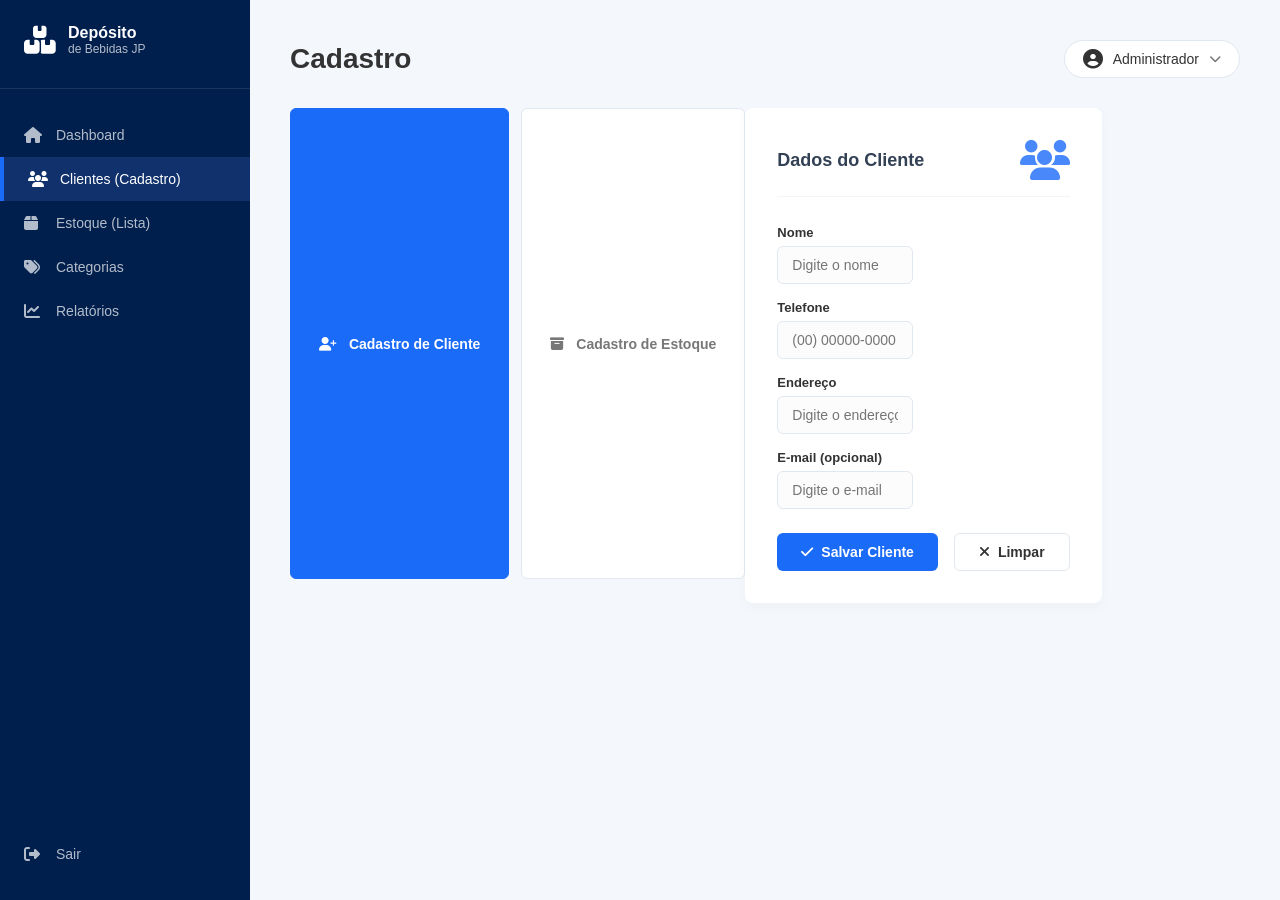
==== estoque/index.html @ bbbb2ea0 "atualizando o login e senha" ====
<!DOCTYPE html>
<html lang="pt-BR">
<head>
    <meta charset="UTF-8">
    <meta name="viewport" content="width=device-width, initial-scale=1.0">
    <title>Painel - Depósito de Bebidas JP</title>
    <link rel="stylesheet" href="style.css">
    
    
    <link rel="stylesheet" href="https://cdnjs.cloudflare.com/ajax/libs/font-awesome/6.4.0/css/all.min.css">
</head>
<body>
    
    <div id="main-system-container" class="dashboard-container active-view">
        
        <aside class="sidebar">
            <div class="brand">
                <i class="fa-solid fa-boxes-stacked brand-icon"></i>
                <div class="brand-text">
                    <h3>Depósito</h3>
                    <p>de Bebidas JP</p>
                </div>
            </div>
            
            <nav class="sidebar-menu">
                <a class="menu-item" onclick="navigate('dashboard')"><i class="fa-solid fa-house"></i> Dashboard</a>
                <a id="menu-clientes" class="menu-item active" onclick="navigate('clientes')"><i class="fa-solid fa-users"></i> Clientes (Cadastro)</a>
                <a id="menu-estoque" class="menu-item" onclick="navigate('estoque')"><i class="fa-solid fa-box"></i> Estoque (Lista)</a>
                <a class="menu-item" onclick="navigate('categorias')"><i class="fa-solid fa-tags"></i> Categorias</a>
                <a class="menu-item" onclick="navigate('relatorios')"><i class="fa-solid fa-chart-line"></i> Relatórios</a>
                <a class="menu-item logout" onclick="handleLogout()"><i class="fa-solid fa-right-from-bracket"></i> Sair</a>
            </nav>
        </aside>

        <main class="main-content">
            
            <header class="main-header">
                <h1 id="page-title">Cadastro</h1>
                <div class="user-dropdown">
                    <i class="fa-solid fa-circle-user user-icon"></i>
                    <span>Administrador</span>
                    <i class="fa-solid fa-chevron-down dropdown-arrow"></i>
                </div>
            </header>

            <div id="view-cadastro" class="app-view active-view">
                <div class="tab-navigation">
                    <button id="tab-btn-cliente" class="tab-btn active" onclick="switchFormTab('cliente')">
                        <i class="fa-solid fa-user-plus"></i> Cadastro de Cliente
                    </button>
                    <button id="tab-btn-estoque" class="tab-btn" onclick="switchFormTab('estoque')">
                        <i class="fa-solid fa-box-archive"></i> Cadastro de Estoque
                    </button>
                </div>

                <div class="forms-card">
                    <section id="section-form-cliente" class="form-section active">
                        <div class="section-header">
                            <h2>Dados do Cliente</h2>
                            <i class="fa-solid fa-users section-illustration"></i>
                        </div>
                        <form onsubmit="handleFormAction(event, 'Cliente')">
                            <div class="input-box half-width">
                                <label>Nome</label>
                                <input type="text" placeholder="Digite o nome" required>
                            </div>
                            <div class="input-box half-width">
                                <label>Telefone</label>
                                <input type="text" id="phone-field" placeholder="(00) 00000-0000" required>
                            </div>
                            <div class="input-box half-width">
                                <label>Endereço</label>
                                <input type="text" placeholder="Digite o endereço" required>
                            </div>
                            <div class="input-box half-width">
                                <label>E-mail (opcional)</label>
                                <input type="email" placeholder="Digite o e-mail">
                            </div>
                            <div class="form-actions">
                                <button type="submit" class="btn btn-primary"><i class="fa-solid fa-check"></i> Salvar Cliente</button>
                                <button type="reset" class="btn btn-secondary"><i class="fa-solid fa-xmark"></i> Limpar</button>
                            </div>
                        </form>
                    </section>

                    <section id="section-form-estoque" class="form-section">
                        <div class="section-header">
                            <h2>Dados do Produto (Estoque)</h2>
                            <i class="fa-solid fa-box-open section-illustration"></i>
                        </div>
                        <form onsubmit="handleFormAction(event, 'Produto')">
                            <div class="form-grid">
                                <div class="input-box">
                                    <label>Nome do produto</label>
                                    <input type="text" placeholder="Digite o nome do produto" required>
                                </div>
                                <div class="input-box">
                                    <label>Categoria</label>
                                    <select required>
                                        <option value="" disabled selected>Selecione a categoria</option>
                                        <option value="Alcoólica">Alcoólica</option>
                                        <option value="Bebida Gaseificada">Bebida Gaseificada</option>
                                        <option value="Sem Álcool">Sem Álcool</option>
                                        <option value="Bebida Infantil">Bebida Infantil</option>
                                        <option value="Outros">Outros</option>
                                    </select>
                                </div>
                                <div class="input-box">
                                    <label>Marca</label>
                                    <input type="text" placeholder="Digite a marca" required>
                                </div>
                                <div class="input-box">
                                    <label>Preço unitário (R$)</label>
                                    <input type="number" step="0.01" placeholder="0,00" required>
                                </div>
                                <div class="input-box">
                                    <label>Quantidade atual</label>
                                    <input type="number" value="0" min="0" required>
                                </div>
                                <div class="input-box">
                                    <label>Estoque mínimo</label>
                                    <input type="number" value="0" min="0" required>
                                </div>
                            </div>
                            <div class="form-actions">
                                <button type="submit" class="btn btn-primary"><i class="fa-solid fa-floppy-disk"></i> Salvar Produto</button>
                                <button type="reset" class="btn btn-secondary"><i class="fa-solid fa-xmark"></i> Limpar</button>
                            </div>
                        </form>
                    </section>
                </div>
            </div>

            <div id="view-estoque-lista" class="app-view">
                <div class="toolbar">
                    <div class="filter-group">
                        <label>Filtro (Categoria)</label>
                        <select id="category-filter">
                            <option value="Todas">Todas</option>
                            <option value="Alcoólica">Alcoólica</option>
                            <option value="Bebida Gaseificada">Bebida Gaseificada</option>
                            <option value="Sem Álcool">Sem Álcool</option>
                            <option value="Bebida Infantil">Bebida Infantil</option>
                            <option value="Outros">Outros</option>
                        </select>
                    </div>

                    <div class="search-bar-container">
                        <i class="fa-solid fa-magnifying-glass"></i>
                        <input type="text" class="search-input" placeholder="Pesquisar produto...">
                    </div>

                    <button class="btn btn-success" onclick="goToAddProduct()"><i class="fa-solid fa-plus"></i> Novo Produto</button>
                </div>

                <div class="table-container">
                    <table class="stock-table">
                        <thead>
                            <tr>
                                <th>Nome do produto</th>
                                <th>Status do Estoque</th>
                                <th>Categoria</th>
                                <th>Preço Unitário (R$)</th>
                                <th>Preço Total (R$)</th>
                                <th>Marca</th>
                                <th>Estoque Atual</th>
                                <th style="color: #df2121;">Saída</th>
                                <th style="color: var(--status-green-text);">Entrada</th>
                                <th>Ações</th>
                            </tr>
                        </thead>
                        <tbody>
                            <tr>
                                <td><div class="product-cell"><span class="emoji-icon">🍺</span> Cerveja Skol 600ml</div></td>
                                <td><span class="status-badge status-in-stock">Em estoque</span></td>
                                <td><div class="category-cell">🍺 Alcoólica</div></td>
                                <td>6,00</td>
                                <td>600,00</td>
                                <td>Skol</td>
                                <td><span class="text-qty-green">100 un.</span></td>
                                <td class="text-out">20</td>
                                <td class="text-in">30</td>
                                <td>
                                    <div class="action-buttons">
                                        <button class="btn-action btn-edit"><i class="fa-solid fa-pen"></i></button>
                                        <button class="btn-action btn-delete"><i class="fa-solid fa-trash"></i></button>
                                    </div>
                                </td>
                            </tr>
                            <tr>
                                <td><div class="product-cell"><span class="emoji-icon">🥤</span> Coca-Cola 2L</div></td>
                                <td><span class="status-badge status-in-stock">Em estoque</span></td>
                                <td><div class="category-cell">🥤 Bebida Gaseificada</div></td>
                                <td>7,50</td>
                                <td>450,00</td>
                                <td>Coca-Cola</td>
                                <td><span class="text-qty-green">60 un.</span></td>
                                <td class="text-out">15</td>
                                <td class="text-in">25</td>
                                <td>
                                    <div class="action-buttons">
                                        <button class="btn-action btn-edit"><i class="fa-solid fa-pen"></i></button>
                                        <button class="btn-action btn-delete"><i class="fa-solid fa-trash"></i></button>
                                    </div>
                                </td>
                            </tr>
                            <tr>
                                <td><div class="product-cell"><span class="emoji-icon">💧</span> Água Mineral 500ml</div></td>
                                <td><span class="status-badge status-low">Baixo estoque</span></td>
                                <td><div class="category-cell">💧 Sem Álcool</div></td>
                                <td>1,50</td>
                                <td>750,00</td>
                                <td>Crystal</td>
                                <td><span class="text-qty-orange">50 un.</span></td>
                                <td class="text-out">30</td>
                                <td class="text-in">10</td>
                                <td>
                                    <div class="action-buttons">
                                        <button class="btn-action btn-edit"><i class="fa-solid fa-pen"></i></button>
                                        <button class="btn-action btn-delete"><i class="fa-solid fa-trash"></i></button>
                                    </div>
                                </td>
                            </tr>
                            <tr>
                                <td><div class="product-cell"><span class="emoji-icon">🧃</span> Suco Del Valle 1L</div></td>
                                <td><span class="status-badge status-in-stock">Em estoque</span></td>
                                <td><div class="category-cell">🧃 Bebida Infantil</div></td>
                                <td>4,80</td>
                                <td>288,00</td>
                                <td>Del Valle</td>
                                <td><span class="text-qty-green">60 un.</span></td>
                                <td class="text-out">10</td>
                                <td class="text-in">20</td>
                                <td>
                                    <div class="action-buttons">
                                        <button class="btn-action btn-edit"><i class="fa-solid fa-pen"></i></button>
                                        <button class="btn-action btn-delete"><i class="fa-solid fa-trash"></i></button>
                                    </div>
                                </td>
                            </tr>
                            <tr>
                                <td><div class="product-cell"><span class="emoji-icon">🥃</span> Whisky Red Label 750ml</div></td>
                                <td><span class="status-badge status-critical">Estoque baixo</span></td>
                                <td><div class="category-cell">🥃 Outros</div></td>
                                <td>89,90</td>
                                <td>449,50</td>
                                <td>Johnnie Walker</td>
                                <td><span class="text-qty-red">5 un.</span></td>
                                <td class="text-out">3</td>
                                <td class="text-in">2</td>
                                <td>
                                    <div class="action-buttons">
                                        <button class="btn-action btn-edit"><i class="fa-solid fa-pen"></i></button>
                                        <button class="btn-action btn-delete"><i class="fa-solid fa-trash"></i></button>
                                    </div>
                                </td>
                            </tr>
                        </tbody>
                    </table>
                </div>

                <div class="table-footer">
                    <div class="total-items">Total de itens: 5</div>
                    <div class="summary-cards">
                        <div class="summary-card blue-card">
                            <p>Estoque Total (un.)</p>
                            <h2>275</h2>
                        </div>
                        <div class="summary-card green-card">
                            <p>Valor Total (R$)</p>
                            <h2>1.862,50</h2>
                        </div>
                    </div>
                </div>
            </div>

        </main>
    </div>

    <script src="script.js"></script>
</body>
</html>
---- estoque/style.css ----
/*   RESET E VARIÁVEIS GLOBAIS
    */
* {
    margin: 0;
    padding: 0;
    box-sizing: border-box;
    font-family: 'Segoe UI', Tahoma, Geneva, Verdana, sans-serif;
}

:root {
    --bg-light: #f4f7fc;
    --navy-blue: #001f4d;
    --navy-hover: #10316b;
    --accent-blue: #1b6bf9;
    --accent-hover: #0a51cc;
    --accent-green: #00a86b;
    --accent-green-hover: #00875a;
    --text-main: #333333;
    --text-secondary: #777777;
    --border-gray: #e2e8f0;
    
    /* Cores de Status */
    --status-green-bg: #e6f7ed;
    --status-green-text: #1f9254;
    --status-yellow-bg: #fff8e6;
    --status-yellow-text: #cd7f32;
    --status-red-bg: #ffebe6;
    --status-red-text: #df2121;
}

body {
    background-color: #a5c3f3; /* Fundo gradiente/sólido suave baseado no fundo da imagem */
    color: var(--text-main);
    height: 100vh;
    display: flex;
    overflow: hidden;
}

/* Visibilidade das Camadas (SPA) */
.app-view, .dashboard-container, .login-container {
    display: none;
}

.active-view {
    display: flex !important;
}

/* 
   ESTILOS: TELA 1 - LOGIN
    */
.login-container {
    width: 100vw;
    height: 100vh;
    justify-content: center;
    align-items: center;
    background: linear-gradient(135deg, #b0ccf6 0%, #83aee6 100%);
    position: absolute;
    top: 0;
    left: 0;
    z-index: 9999;
}

.login-box {
    background-color: #ffffff;
    width: 850px;
    height: 550px;
    border-radius: 20px;
    box-shadow: 0 10px 30px rgba(0, 0, 0, 0.1);
    display: flex;
    overflow: hidden;
}

.login-form-side {
    width: 50%;
    padding: 50px;
    display: flex;
    flex-direction: column;
    justify-content: center;
    align-items: center;
    text-align: center;
}

.login-logo {
    background-color: var(--accent-blue);
    color: white;
    width: 80px;
    height: 80px;
    border-radius: 16px;
    display: flex;
    justify-content: center;
    align-items: center;
    font-size: 36px;
    margin-bottom: 20px;
}

.login-form-side h2 {
    font-size: 24px;
    font-weight: 700;
    color: #111;
    margin-bottom: 4px;
}

.login-subtitle {
    font-size: 14px;
    color: var(--text-secondary);
    margin-bottom: 35px;
    font-weight: 500;
}

.login-form-side form {
    width: 100%;
}

.login-input-group {
    width: 100%;
    position: relative;
    margin-bottom: 16px;
}

.login-input-icon {
    position: absolute;
    left: 16px;
    top: 50%;
    transform: translateY(-50%);
    color: var(--navy-blue);
    font-size: 16px;
}

.login-input-group input {
    width: 100%;
    padding: 14px 16px 14px 48px;
    border: 1px solid var(--border-gray);
    border-radius: 10px;
    font-size: 15px;
    background-color: #fcfcfd;
    outline: none;
    transition: all 0.2s ease;
}

.login-input-group input:focus {
    border-color: var(--accent-blue);
    background-color: #ffffff;
    box-shadow: 0 0 0 3px rgba(27, 107, 249, 0.1);
}

.btn-login {
    width: 100%;
    padding: 14px;
    background-color: var(--accent-blue);
    color: white;
    border: none;
    border-radius: 10px;
    font-size: 16px;
    font-weight: 600;
    cursor: pointer;
    display: flex;
    justify-content: center;
    align-items: center;
    gap: 10px;
    margin-top: 24px;
    transition: background-color 0.2s;
}

.btn-login:hover {
    background-color: var(--accent-hover);
}

.forgot-password {
    margin-top: 20px;
    font-size: 13px;
    color: var(--accent-blue);
    text-decoration: underline;
    font-weight: 500;
}

/* Lado direito do Login com Imagem de Fundo */
.login-image-side {
    width: 50%;
    background-image: url('https://images.unsplash.com/photo-1560512823-829485b8bf24?q=80&w=600&auto=format&fit=crop');
    background-size: cover;
    background-position: center;
    position: relative;
}

.login-image-side::before {
    content: '';
    position: absolute;
    width: 100%;
    height: 100%;
    background: linear-gradient(to right, rgba(255,255,255,0.1), rgba(0,0,0,0.15));
}

/* 
   ESTILOS: SIDEBAR (BARRA LATERAL DO PAINEL)
   */
.dashboard-container {
    width: 100vw;
    height: 100vh;
    background-color: var(--bg-light);
}

.sidebar {
    width: 250px;
    background-color: var(--navy-blue);
    color: #ffffff;
    display: flex;
    flex-direction: column;
    padding: 24px 0;
    flex-shrink: 0;
}

.brand {
    display: flex;
    align-items: center;
    padding: 0 24px 32px 24px;
    border-bottom: 1px solid rgba(255, 255, 255, 0.1);
}

.brand-icon {
    font-size: 28px;
    margin-right: 12px;
}

.brand-text h3 {
    font-size: 16px;
    font-weight: 600;
}

.brand-text p {
    font-size: 12px;
    opacity: 0.7;
}

.sidebar-menu {
    display: flex;
    flex-direction: column;
    margin-top: 24px;
    flex-grow: 1;
}

.menu-item {
    display: flex;
    align-items: center;
    color: rgba(255, 255, 255, 0.7);
    text-decoration: none;
    padding: 14px 24px;
    font-size: 14px;
    transition: all 0.2s ease;
    cursor: pointer;
}

.menu-item i {
    margin-right: 14px;
    width: 18px;
    font-size: 16px;
}

.menu-item:hover, .menu-item.active {
    background-color: var(--navy-hover);
    color: #ffffff;
    border-left: 4px solid var(--accent-blue);
}

.logout {
    margin-top: auto;
}

/* 
   CONTEÚDO PRINCIPAL E PAINEL DE FORMULÁRIOS / TABELAS
   */
.main-content {
    flex-grow: 1;
    padding: 40px;
    overflow-y: auto;
}

.main-header {
    display: flex;
    justify-content: space-between;
    align-items: center;
    margin-bottom: 30px;
}

.main-header h1 {
    font-size: 28px;
    font-weight: 700;
}

.user-dropdown {
    display: flex;
    align-items: center;
    background-color: #ffffff;
    padding: 8px 18px;
    border-radius: 30px;
    border: 1px solid var(--border-gray);
}

.user-icon {
    font-size: 20px;
    color: var(--text-main);
    margin-right: 10px;
}

.user-dropdown span {
    font-size: 14px;
    font-weight: 500;
    margin-right: 10px;
}

.dropdown-arrow {
    font-size: 12px; 
    color: var(--text-secondary);
}

/* Navegação por Abas (Clientes / Estoque) */
.tab-navigation {
    display: flex;
    gap: 12px;
    margin-bottom: 24px;
}

.tab-btn {
    padding: 12px 28px;
    font-size: 14px;
    font-weight: 600;
    background-color: #ffffff;
    border: 1px solid var(--border-gray);
    border-radius: 6px;
    cursor: pointer;
    color: var(--text-secondary);
    transition: all 0.2s ease;
}

.tab-btn i {
    margin-right: 8px;
}

.tab-btn.active {
    background-color: var(--accent-blue);
    color: #ffffff;
    border-color: var(--accent-blue);
}

.forms-card {
    background-color: #ffffff;
    border-radius: 8px;
    padding: 32px;
    box-shadow: 0 4px 12px rgba(0, 0, 0, 0.03);
}

.form-section {
    display: none;
}

.form-section.active {
    display: block !important;
}

.section-header {
    display: flex;
    justify-content: space-between;
    align-items: center;
    margin-bottom: 28px;
    border-bottom: 1px solid #f1f5f9;
    padding-bottom: 16px;
}

.section-header h2 {
    font-size: 18px;
    color: #334155;
}

.section-illustration {
    font-size: 40px;
    color: var(--accent-blue);
    opacity: 0.8;
}

.form-grid {
    display: grid;
    grid-template-columns: 1fr 1fr;
    gap: 20px;
}

.input-box {
    display: flex;
    flex-direction: column;
    margin-bottom: 16px;
}

.input-box.half-width {
    width: 50%;
    padding-right: 10px;
}

label {
    font-size: 13px;
    font-weight: 600;
    margin-bottom: 6px;
}

input, select {
    padding: 10px 14px;
    font-size: 14px;
    border: 1px solid var(--border-gray);
    border-radius: 6px;
    outline: none;
    background-color: #fcfcfd;
}

input:focus, select:focus {
    border-color: var(--accent-blue);
    background-color: #ffffff;
}

.form-actions {
    display: flex;
    gap: 16px;
    margin-top: 24px;
}

/* Botões Globais */
.btn {
    padding: 10px 24px;
    font-size: 14px;
    font-weight: 600;
    border-radius: 6px;
    cursor: pointer;
    display: inline-flex;
    align-items: center;
    gap: 8px;
    border: none;
    transition: all 0.2s ease;
}

.btn-primary { background-color: var(--accent-blue); color: #ffffff; }
.btn-primary:hover { background-color: var(--accent-hover); }
.btn-secondary { background-color: transparent; color: var(--text-main); border: 1px solid var(--border-gray); }
.btn-secondary:hover { background-color: #f1f5f9; }
.btn-success { background-color: var(--accent-green); color: white; }
.btn-success:hover { background-color: var(--accent-green-hover); }

/* ==========================================================================
   ESTILOS: TABELA DE ESTOQUE (TELA 3)
   ========================================================================== */
.toolbar {
    display: flex;
    justify-content: space-between;
    align-items: center;
    background-color: #ffffff;
    padding: 16px 24px;
    border-radius: 8px;
    box-shadow: 0 4px 12px rgba(0, 0, 0, 0.03);
    margin-bottom: 20px;
    gap: 20px;
}

.filter-group {
    display: flex;
    flex-direction: column;
    min-width: 180px;
}

.filter-group label {
    font-size: 12px;
    color: var(--text-secondary);
    margin-bottom: 4px;
}

.search-bar-container {
    flex-grow: 1;
    position: relative;
    display: flex;
    align-items: center;
}

.search-bar-container i {
    position: absolute;
    left: 16px;
    color: var(--accent-blue);
}

.search-input {
    width: 100%;
    padding: 10px 16px 10px 45px;
    border-radius: 30px;
    border: 1px solid var(--border-gray);
    background-color: #fcfcfd;
}

/* Tabela */
.table-container {
    background-color: #ffffff;;
    border-radius: 8px;
    box-shadow: 0 4px 12px rgba(0, 0, 0, 0.03);
    overflow: hidden;
    margin-bottom: 20px;
}

.stock-table {
    width: 100%;
    border-collapse: collapse;
    text-align: left;
    font-size: 14px;
}

.stock-table th {
    background-color: #e6f0fa;
    color: #334155;
    font-weight: 600;
    padding: 14px 16px;
    border-bottom: 1px solid var(--border-gray);
}

.stock-table td {
    padding: 12px 16px;
    border-bottom: 1px solid #f1f5f9;
    vertical-align: middle;
}

.product-cell {
    display: flex;
    align-items: center;
    gap: 10px;
    font-weight: 500;
}

.emoji-icon { font-size: 20px; }
.category-cell { display: flex; align-items: center; gap: 8px; }

/* Status Badges */
.status-badge {
    display: inline-block;
    padding: 6px 12px;
    border-radius: 20px;
    font-size: 12px;
    font-weight: 600;
    text-align: center;
}

.status-in-stock { background-color: var(--status-green-bg); color: var(--status-green-text); }
.status-low { background-color: var(--status-yellow-bg); color: var(--status-yellow-text); }
.status-critical { background-color: var(--status-red-bg); color: var(--status-red-text); }

.text-qty-green { color: var(--status-green-text); font-weight: 600; }
.text-qty-orange { color: var(--status-yellow-text); font-weight: 600; }
.text-qty-red { color: var(--status-red-text); font-weight: 600; }
.text-out { color: #df2121; font-weight: 600; }
.text-in { color: var(--status-green-text); font-weight: 600; }

/* Ações na tabela */
.action-buttons {
    display: flex;
    gap: 8px;
}

.btn-action {
    padding: 6px 10px;
    border-radius: 4px;
    color: white;
    border: none;
    cursor: pointer;
    font-size: 12px;
}

.btn-edit { background-color: #1b6bf9; }
.btn-delete { background-color: #df2121; }

/* Rodapé */
.table-footer {
    display: flex;
    justify-content: space-between;
    align-items: center;
    margin-top: 15px;
}

.total-items { font-weight: 600; }
.summary-cards { display: flex; gap: 16px; }

.summary-card {
    padding: 12px 24px;
    border-radius: 8px;
    text-align: center;
    min-width: 160px;
    box-shadow: 0 2px 8px rgba(0,0,0,0.04);
}

.summary-card.blue-card { background-color: #e6f0fa; border: 1px solid #cbd5e1; }
.summary-card.green-card { background-color: #e6f7ed; border: 1px solid #bbf7d0; }

.summary-card p {
    font-size: 12px;
    font-weight: 600;
    color: #475569;
    margin-bottom: 4px;
}

.summary-card h2 {
    font-size: 22px;
    font-weight: 700;
    color: #1e293b;
}

/* Responsividade Básica */
@media (max-width: 1024px) {
    .form-grid, .input-box.half-width {
        grid-template-columns: 1fr;
        width: 100%;
    }
    .toolbar {
        flex-direction: column;
        align-items: stretch;
    }
}
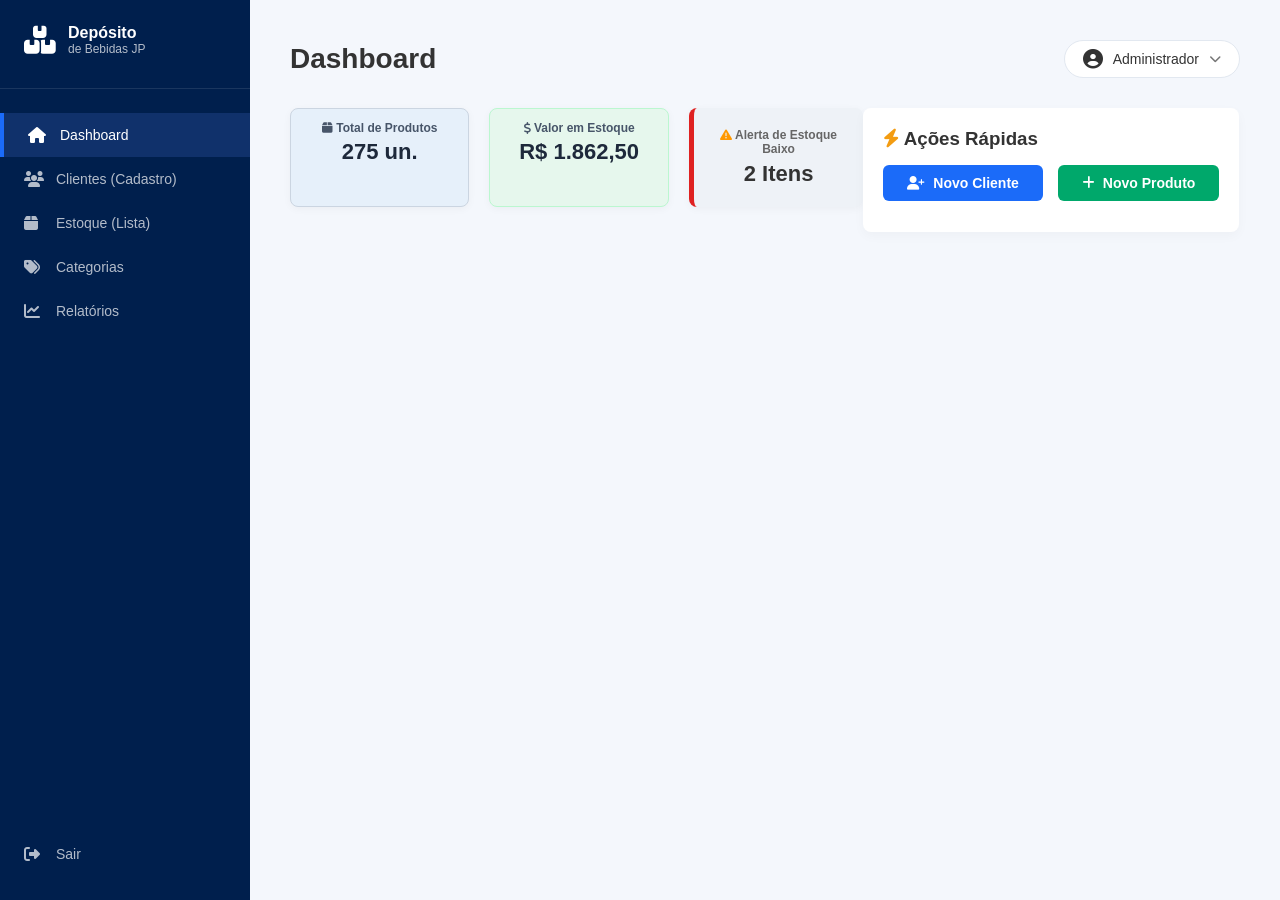
==== commit d59ccc76: "atualizando o index" ====
--- a/estoque/index.html
+++ b/estoque/index.html
@@ -5,8 +5,6 @@
     <meta name="viewport" content="width=device-width, initial-scale=1.0">
     <title>Painel - Depósito de Bebidas JP</title>
     <link rel="stylesheet" href="style.css">
-    
-    
     <link rel="stylesheet" href="https://cdnjs.cloudflare.com/ajax/libs/font-awesome/6.4.0/css/all.min.css">
 </head>
 <body>
@@ -24,10 +22,10 @@
             
             <nav class="sidebar-menu">
                 <a class="menu-item" onclick="navigate('dashboard')"><i class="fa-solid fa-house"></i> Dashboard</a>
-                <a id="menu-clientes" class="menu-item active" onclick="navigate('clientes')"><i class="fa-solid fa-users"></i> Clientes (Cadastro)</a>
+                <a id="menu-clientes" class="menu-item" onclick="navigate('clientes')"><i class="fa-solid fa-users"></i> Clientes (Cadastro)</a>
                 <a id="menu-estoque" class="menu-item" onclick="navigate('estoque')"><i class="fa-solid fa-box"></i> Estoque (Lista)</a>
-                <a class="menu-item" onclick="navigate('categorias')"><i class="fa-solid fa-tags"></i> Categorias</a>
-                <a class="menu-item" onclick="navigate('relatorios')"><i class="fa-solid fa-chart-line"></i> Relatórios</a>
+                <a id="menu-categorias" class="menu-item" onclick="navigate('categorias')"><i class="fa-solid fa-tags"></i> Categorias</a>
+                <a id="menu-relatorios" class="menu-item" onclick="navigate('relatorios')"><i class="fa-solid fa-chart-line"></i> Relatórios</a>
                 <a class="menu-item logout" onclick="handleLogout()"><i class="fa-solid fa-right-from-bracket"></i> Sair</a>
             </nav>
         </aside>
@@ -35,7 +33,7 @@
         <main class="main-content">
             
             <header class="main-header">
-                <h1 id="page-title">Cadastro</h1>
+                <h1 id="page-title">Dashboard</h1>
                 <div class="user-dropdown">
                     <i class="fa-solid fa-circle-user user-icon"></i>
                     <span>Administrador</span>
@@ -43,7 +41,32 @@
                 </div>
             </header>
 
-            <div id="view-cadastro" class="app-view active-view">
+            <div id="view-dashboard" class="app-view">
+                <div class="summary-cards" style="margin-bottom: 25px; display: flex; gap: 20px;">
+                    <div class="summary-card blue-card" style="flex: 1;">
+                        <p><i class="fa-solid fa-box"></i> Total de Produtos</p>
+                        <h2>0 un.</h2>
+                    </div>
+                    <div class="summary-card green-card" style="flex: 1;">
+                        <p><i class="fa-solid fa-dollar-sign"></i> Valor em Estoque</p>
+                        <h2>R$ 0,00</h2>
+                    </div>
+                    <div class="summary-card" style="flex: 1; background: #eef2f7; border-left: 5px solid #ff9800; padding: 20px; border-radius: 8px;">
+                        <p style="color: #666; margin: 0;"><i class="fa-solid fa-triangle-exclamation" style="color: #ff9800;"></i> Alerta de Estoque Baixo</p>
+                        <h2 style="margin: 5px 0 0 0; color: #333;">0 Itens</h2>
+                    </div>
+                </div>
+
+                <div class="forms-card" style="padding: 20px;">
+                    <h3><i class="fa-solid fa-bolt" style="color: #f39c12;"></i> Ações Rápidas</h3>
+                    <div style="display: flex; gap: 15px; margin-top: 15px;">
+                        <button class="btn btn-primary" onclick="navigate('clientes')"><i class="fa-solid fa-user-plus"></i> Novo Cliente</button>
+                        <button class="btn btn-success" onclick="goToAddProduct()"><i class="fa-solid fa-plus"></i> Novo Produto</button>
+                    </div>
+                </div>
+            </div>
+
+            <div id="view-cadastro" class="app-view">
                 <div class="tab-navigation">
                     <button id="tab-btn-cliente" class="tab-btn active" onclick="switchFormTab('cliente')">
                         <i class="fa-solid fa-user-plus"></i> Cadastro de Cliente
@@ -81,6 +104,25 @@
                                 <button type="reset" class="btn btn-secondary"><i class="fa-solid fa-xmark"></i> Limpar</button>
                             </div>
                         </form>
+
+                        <div class="lista-clientes-container" style="margin-top: 35px; border-top: 2px dashed #e2e8f0; padding-top: 20px;">
+                            <h3 style="margin-bottom: 15px; color: #334155;"><i class="fa-solid fa-address-book"></i> Clientes Cadastrados</h3>
+                            <div class="table-container" style="background: #fff; border-radius: 8px; box-shadow: 0 4px 6px -1px rgba(0,0,0,0.05); overflow-x: auto; width: 100%;">
+                                <table class="stock-table" id="tabela-clientes" style="width: 100%; border-collapse: collapse; text-align: left;">
+                                    <thead>
+                                        <tr style="background: #f8fafc; border-bottom: 2px solid #edf2f7;">
+                                            <th style="padding: 12px 16px; color: #475569; font-weight: 600;">Nome</th>
+                                            <th style="padding: 12px 16px; color: #475569; font-weight: 600;">Telefone</th>
+                                            <th style="padding: 12px 16px; color: #475569; font-weight: 600;">Endereço</th>
+                                            <th style="padding: 12px 16px; color: #475569; font-weight: 600;">E-mail</th>
+                                            <th style="padding: 12px 16px; color: #475569; font-weight: 600;">Ações</th>
+                                        </tr>
+                                    </thead>
+                                    <tbody>
+                                        </tbody>
+                                </table>
+                            </div>
+                        </div>
                     </section>
 
                     <section id="section-form-estoque" class="form-section">
@@ -97,13 +139,7 @@
                                 <div class="input-box">
                                     <label>Categoria</label>
                                     <select required>
-                                        <option value="" disabled selected>Selecione a categoria</option>
-                                        <option value="Alcoólica">Alcoólica</option>
-                                        <option value="Bebida Gaseificada">Bebida Gaseificada</option>
-                                        <option value="Sem Álcool">Sem Álcool</option>
-                                        <option value="Bebida Infantil">Bebida Infantil</option>
-                                        <option value="Outros">Outros</option>
-                                    </select>
+                                        </select>
                                 </div>
                                 <div class="input-box">
                                     <label>Marca</label>
@@ -132,144 +168,102 @@
             </div>
 
             <div id="view-estoque-lista" class="app-view">
-                <div class="toolbar">
-                    <div class="filter-group">
-                        <label>Filtro (Categoria)</label>
-                        <select id="category-filter">
-                            <option value="Todas">Todas</option>
-                            <option value="Alcoólica">Alcoólica</option>
-                            <option value="Bebida Gaseificada">Bebida Gaseificada</option>
-                            <option value="Sem Álcool">Sem Álcool</option>
-                            <option value="Bebida Infantil">Bebida Infantil</option>
-                            <option value="Outros">Outros</option>
-                        </select>
-                    </div>
-
-                    <div class="search-bar-container">
-                        <i class="fa-solid fa-magnifying-glass"></i>
-                        <input type="text" class="search-input" placeholder="Pesquisar produto...">
-                    </div>
-
-                    <button class="btn btn-success" onclick="goToAddProduct()"><i class="fa-solid fa-plus"></i> Novo Produto</button>
-                </div>
-
-                <div class="table-container">
-                    <table class="stock-table">
+                
+                <div class="toolbar" style="display: flex; justify-content: space-between; align-items: center; gap: 15px; margin-bottom: 20px; flex-wrap: wrap; background: #fff; padding: 15px; border-radius: 8px; box-shadow: 0 2px 4px rgba(0,0,0,0.02);">
+                    <div style="display: flex; align-items: center; gap: 15px; flex: 1; min-width: 300px;">
+                        <div class="filter-group" style="display: flex; flex-direction: column; gap: 5px;">
+                            <label style="font-size: 12px; color: #64748b; font-weight: 600;">Filtro (Categoria)</label>
+                            <select id="category-filter" style="padding: 8px 12px; border: 1px solid #cbd5e1; border-radius: 6px; background: #fff; min-width: 150px;">
+                                <option value="Todas">Todas</option>
+                            </select>
+                        </div>
+
+                        <div class="search-bar-container" style="display: flex; align-items: center; gap: 10px; background: #f1f5f9; padding: 8px 15px; border-radius: 6px; flex: 1; border: 1px solid #e2e8f0; margin-top: 20px;">
+                            <i class="fa-solid fa-magnifying-glass" style="color: #94a3b8;"></i>
+                            <input type="text" class="search-input" placeholder="Pesquisar produto..." style="background: transparent; border: none; outline: none; width: 100%; color: #334155;">
+                        </div>
+                    </div>
+
+                    <button class="btn btn-success" onclick="goToAddProduct()" style="margin-top: 20px; height: 40px; display: flex; align-items: center; gap: 8px;">
+                        <i class="fa-solid fa-plus"></i> Novo Produto
+                    </button>
+                </div>
+
+                <div class="table-container" style="background: #fff; border-radius: 8px; box-shadow: 0 4px 6px -1px rgba(0,0,0,0.05); overflow-x: auto; margin-bottom: 25px; width: 100%;">
+                    <table class="stock-table" style="width: 100%; border-collapse: collapse; text-align: left;">
                         <thead>
-                            <tr>
-                                <th>Nome do produto</th>
-                                <th>Status do Estoque</th>
-                                <th>Categoria</th>
-                                <th>Preço Unitário (R$)</th>
-                                <th>Preço Total (R$)</th>
-                                <th>Marca</th>
-                                <th>Estoque Atual</th>
-                                <th style="color: #df2121;">Saída</th>
-                                <th style="color: var(--status-green-text);">Entrada</th>
-                                <th>Ações</th>
+                            <tr style="background: #f8fafc; border-bottom: 2px solid #edf2f7;">
+                                <th style="padding: 14px 16px; color: #475569; font-weight: 600;">Nome do produto</th>
+                                <th style="padding: 14px 16px; color: #475569; font-weight: 600;">Status do Estoque</th>
+                                <th style="padding: 14px 16px; color: #475569; font-weight: 600;">Categoria</th>
+                                <th style="padding: 14px 16px; color: #475569; font-weight: 600;">Preço Unitário</th>
+                                <th style="padding: 14px 16px; color: #475569; font-weight: 600;">Preço Total</th>
+                                <th style="padding: 14px 16px; color: #475569; font-weight: 600;">Marca</th>
+                                <th style="padding: 14px 16px; color: #475569; font-weight: 600;">Estoque Atual</th>
+                                <th style="padding: 14px 16px; color: #df2121; font-weight: 600;">Saída</th>
+                                <th style="padding: 14px 16px; color: #22c55e; font-weight: 600;">Entrada</th>
+                                <th style="padding: 14px 16px; color: #475569; font-weight: 600; text-align: center;">Ações</th>
                             </tr>
                         </thead>
                         <tbody>
-                            <tr>
-                                <td><div class="product-cell"><span class="emoji-icon">🍺</span> Cerveja Skol 600ml</div></td>
-                                <td><span class="status-badge status-in-stock">Em estoque</span></td>
-                                <td><div class="category-cell">🍺 Alcoólica</div></td>
-                                <td>6,00</td>
-                                <td>600,00</td>
-                                <td>Skol</td>
-                                <td><span class="text-qty-green">100 un.</span></td>
-                                <td class="text-out">20</td>
-                                <td class="text-in">30</td>
-                                <td>
-                                    <div class="action-buttons">
-                                        <button class="btn-action btn-edit"><i class="fa-solid fa-pen"></i></button>
-                                        <button class="btn-action btn-delete"><i class="fa-solid fa-trash"></i></button>
-                                    </div>
-                                </td>
+                            </tbody>
+                    </table>
+                </div>
+
+                <div class="table-footer" style="display: flex; justify-content: space-between; align-items: center; gap: 20px; flex-wrap: wrap; background: #fff; padding: 15px; border-radius: 8px; box-shadow: 0 2px 4px rgba(0,0,0,0.02);">
+                    <div class="total-items" style="font-weight: 600; color: #475569; font-size: 15px;">Total de itens: 0</div>
+                    <div class="summary-cards" style="display: flex; gap: 15px;">
+                        <div class="summary-card blue-card" style="padding: 10px 20px; min-width: 140px; text-align: center;">
+                            <p style="margin: 0; font-size: 12px; color: #64748b;">Estoque Total (un.)</p>
+                            <h2 style="margin: 5px 0 0 0; font-size: 20px;">0</h2>
+                        </div>
+                        <div class="summary-card green-card" style="padding: 10px 20px; min-width: 160px; text-align: center;">
+                            <p style="margin: 0; font-size: 12px; color: #64748b;">Valor Total (R$)</p>
+                            <h2 style="margin: 5px 0 0 0; font-size: 20px;">0,00</h2>
+                        </div>
+                    </div>
+                </div>
+            </div>
+
+            <div id="view-categorias" class="app-view">
+                <div class="toolbar" style="margin-bottom: 20px;">
+                    <div class="search-bar-container" style="flex: 1;">
+                        <i class="fa-solid fa-magnifying-glass"></i>
+                        <input type="text" class="search-input" placeholder="Pesquisar categoria...">
+                    </div>
+                    <button class="btn btn-primary">
+                        <i class="fa-solid fa-plus"></i> Nova Categoria
+                    </button>
+                </div>
+
+                <div class="table-container" style="background: #fff; border-radius: 8px; box-shadow: 0 4px 6px -1px rgba(0,0,0,0.05); overflow-x: auto; width: 100%;">
+                    <table class="stock-table" style="width: 100%; border-collapse: collapse; text-align: left;">
+                        <thead>
+                            <tr style="background: #f8fafc; border-bottom: 2px solid #edf2f7;">
+                                <th style="padding: 12px 16px; color: #475569; font-weight: 600;">Ícone</th>
+                                <th style="padding: 12px 16px; color: #475569; font-weight: 600;">Nome da Categoria</th>
+                                <th style="padding: 12px 16px; color: #475569; font-weight: 600;">Produtos Atrelados</th>
+                                <th style="padding: 12px 16px; color: #475569; font-weight: 600;">Ações</th>
                             </tr>
-                            <tr>
-                                <td><div class="product-cell"><span class="emoji-icon">🥤</span> Coca-Cola 2L</div></td>
-                                <td><span class="status-badge status-in-stock">Em estoque</span></td>
-                                <td><div class="category-cell">🥤 Bebida Gaseificada</div></td>
-                                <td>7,50</td>
-                                <td>450,00</td>
-                                <td>Coca-Cola</td>
-                                <td><span class="text-qty-green">60 un.</span></td>
-                                <td class="text-out">15</td>
-                                <td class="text-in">25</td>
-                                <td>
-                                    <div class="action-buttons">
-                                        <button class="btn-action btn-edit"><i class="fa-solid fa-pen"></i></button>
-                                        <button class="btn-action btn-delete"><i class="fa-solid fa-trash"></i></button>
-                                    </div>
-                                </td>
-                            </tr>
-                            <tr>
-                                <td><div class="product-cell"><span class="emoji-icon">💧</span> Água Mineral 500ml</div></td>
-                                <td><span class="status-badge status-low">Baixo estoque</span></td>
-                                <td><div class="category-cell">💧 Sem Álcool</div></td>
-                                <td>1,50</td>
-                                <td>750,00</td>
-                                <td>Crystal</td>
-                                <td><span class="text-qty-orange">50 un.</span></td>
-                                <td class="text-out">30</td>
-                                <td class="text-in">10</td>
-                                <td>
-                                    <div class="action-buttons">
-                                        <button class="btn-action btn-edit"><i class="fa-solid fa-pen"></i></button>
-                                        <button class="btn-action btn-delete"><i class="fa-solid fa-trash"></i></button>
-                                    </div>
-                                </td>
-                            </tr>
-                            <tr>
-                                <td><div class="product-cell"><span class="emoji-icon">🧃</span> Suco Del Valle 1L</div></td>
-                                <td><span class="status-badge status-in-stock">Em estoque</span></td>
-                                <td><div class="category-cell">🧃 Bebida Infantil</div></td>
-                                <td>4,80</td>
-                                <td>288,00</td>
-                                <td>Del Valle</td>
-                                <td><span class="text-qty-green">60 un.</span></td>
-                                <td class="text-out">10</td>
-                                <td class="text-in">20</td>
-                                <td>
-                                    <div class="action-buttons">
-                                        <button class="btn-action btn-edit"><i class="fa-solid fa-pen"></i></button>
-                                        <button class="btn-action btn-delete"><i class="fa-solid fa-trash"></i></button>
-                                    </div>
-                                </td>
-                            </tr>
-                            <tr>
-                                <td><div class="product-cell"><span class="emoji-icon">🥃</span> Whisky Red Label 750ml</div></td>
-                                <td><span class="status-badge status-critical">Estoque baixo</span></td>
-                                <td><div class="category-cell">🥃 Outros</div></td>
-                                <td>89,90</td>
-                                <td>449,50</td>
-                                <td>Johnnie Walker</td>
-                                <td><span class="text-qty-red">5 un.</span></td>
-                                <td class="text-out">3</td>
-                                <td class="text-in">2</td>
-                                <td>
-                                    <div class="action-buttons">
-                                        <button class="btn-action btn-edit"><i class="fa-solid fa-pen"></i></button>
-                                        <button class="btn-action btn-delete"><i class="fa-solid fa-trash"></i></button>
-                                    </div>
-                                </td>
-                            </tr>
-                        </tbody>
+                        </thead>
+                        <tbody>
+                            </tbody>
                     </table>
                 </div>
-
-                <div class="table-footer">
-                    <div class="total-items">Total de itens: 5</div>
-                    <div class="summary-cards">
-                        <div class="summary-card blue-card">
-                            <p>Estoque Total (un.)</p>
-                            <h2>275</h2>
-                        </div>
-                        <div class="summary-card green-card">
-                            <p>Valor Total (R$)</p>
-                            <h2>1.862,50</h2>
-                        </div>
+            </div>
+
+            <div id="view-relatorios" class="app-view">
+                <div class="forms-card" style="padding: 20px; margin-bottom: 20px;">
+                    <h3><i class="fa-solid fa-file-export"></i> Exportar Dados do Depósito</h3>
+                    <p style="color: #666; font-size: 14px; margin-bottom: 15px;">Selecione o tipo de relatório que deseja gerar:</p>
+                    
+                    <div style="display: grid; grid-template-columns: repeat(auto-fit, minmax(250px, 1fr)); gap: 15px;">
+                        <button class="btn btn-secondary" onclick="gerarRelatorioEstoque()" style="padding: 12px; font-weight: 600; display: flex; align-items: center; justify-content: center; gap: 10px;">
+                            <i class="fa-solid fa-boxes-stacked"></i> Posição de Estoque (Imprimir/PDF)
+                        </button>
+                        <button class="btn btn-secondary" onclick="gerarRelatorioClientes()" style="padding: 12px; font-weight: 600; display: flex; align-items: center; justify-content: center; gap: 10px;">
+                            <i class="fa-solid fa-address-book"></i> Lista de Clientes (Imprimir/PDF)
+                        </button>
                     </div>
                 </div>
             </div>
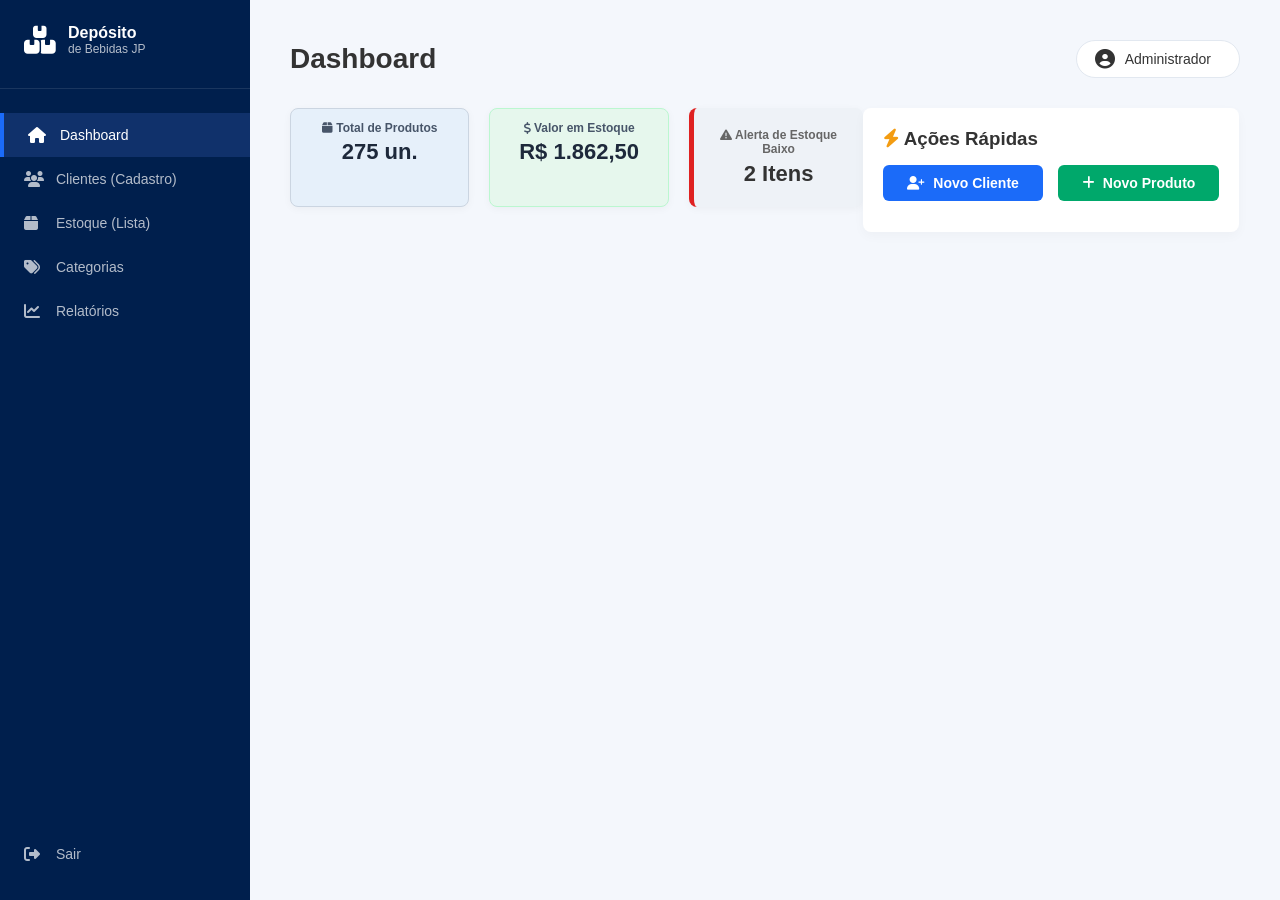
==== commit f8f667f7: "separando os arquivos" ====
--- a/estoque/index.html
+++ b/estoque/index.html
@@ -3,14 +3,12 @@
 <head>
     <meta charset="UTF-8">
     <meta name="viewport" content="width=device-width, initial-scale=1.0">
-    <title>Painel - Depósito de Bebidas JP</title>
+    <title>Dashboard - Depósito de Bebidas JP</title>
     <link rel="stylesheet" href="style.css">
     <link rel="stylesheet" href="https://cdnjs.cloudflare.com/ajax/libs/font-awesome/6.4.0/css/all.min.css">
 </head>
 <body>
-    
-    <div id="main-system-container" class="dashboard-container active-view">
-        
+    <div class="dashboard-container active-view">
         <aside class="sidebar">
             <div class="brand">
                 <i class="fa-solid fa-boxes-stacked brand-icon"></i>
@@ -19,258 +17,51 @@
                     <p>de Bebidas JP</p>
                 </div>
             </div>
-            
             <nav class="sidebar-menu">
-                <a class="menu-item" onclick="navigate('dashboard')"><i class="fa-solid fa-house"></i> Dashboard</a>
-                <a id="menu-clientes" class="menu-item" onclick="navigate('clientes')"><i class="fa-solid fa-users"></i> Clientes (Cadastro)</a>
-                <a id="menu-estoque" class="menu-item" onclick="navigate('estoque')"><i class="fa-solid fa-box"></i> Estoque (Lista)</a>
-                <a id="menu-categorias" class="menu-item" onclick="navigate('categorias')"><i class="fa-solid fa-tags"></i> Categorias</a>
-                <a id="menu-relatorios" class="menu-item" onclick="navigate('relatorios')"><i class="fa-solid fa-chart-line"></i> Relatórios</a>
+                <a class="menu-item active" href="index.html"><i class="fa-solid fa-house"></i> Dashboard</a>
+                <a class="menu-item" href="clientes.html"><i class="fa-solid fa-users"></i> Clientes (Cadastro)</a>
+                <a class="menu-item" href="estoque.html"><i class="fa-solid fa-box"></i> Estoque (Lista)</a>
+                <a class="menu-item" href="categorias.html"><i class="fa-solid fa-tags"></i> Categorias</a>
+                <a class="menu-item" href="relatorios.html"><i class="fa-solid fa-chart-line"></i> Relatórios</a>
                 <a class="menu-item logout" onclick="handleLogout()"><i class="fa-solid fa-right-from-bracket"></i> Sair</a>
             </nav>
         </aside>
 
         <main class="main-content">
-            
             <header class="main-header">
                 <h1 id="page-title">Dashboard</h1>
                 <div class="user-dropdown">
                     <i class="fa-solid fa-circle-user user-icon"></i>
                     <span>Administrador</span>
-                    <i class="fa-solid fa-chevron-down dropdown-arrow"></i>
                 </div>
             </header>
 
-            <div id="view-dashboard" class="app-view">
+            <div id="view-dashboard" class="app-view active-view">
                 <div class="summary-cards" style="margin-bottom: 25px; display: flex; gap: 20px;">
                     <div class="summary-card blue-card" style="flex: 1;">
                         <p><i class="fa-solid fa-box"></i> Total de Produtos</p>
-                        <h2>0 un.</h2>
+                        <h2 id="dash-total-qtd">0 un.</h2>
                     </div>
                     <div class="summary-card green-card" style="flex: 1;">
                         <p><i class="fa-solid fa-dollar-sign"></i> Valor em Estoque</p>
-                        <h2>R$ 0,00</h2>
+                        <h2 id="dash-total-valor">R$ 0,00</h2>
                     </div>
-                    <div class="summary-card" style="flex: 1; background: #eef2f7; border-left: 5px solid #ff9800; padding: 20px; border-radius: 8px;">
-                        <p style="color: #666; margin: 0;"><i class="fa-solid fa-triangle-exclamation" style="color: #ff9800;"></i> Alerta de Estoque Baixo</p>
-                        <h2 style="margin: 5px 0 0 0; color: #333;">0 Itens</h2>
+                    <div class="summary-card" id="dash-alerta-card" style="flex: 1; background: #eef2f7; border-left: 5px solid #ff9800; padding: 20px; border-radius: 8px;">
+                        <p style="color: #666; margin: 0;"><i class="fa-solid fa-triangle-exclamation"></i> Alerta de Estoque Baixo</p>
+                        <h2 id="dash-total-alertas" style="margin: 5px 0 0 0; color: #333;">0 Itens</h2>
                     </div>
                 </div>
 
                 <div class="forms-card" style="padding: 20px;">
                     <h3><i class="fa-solid fa-bolt" style="color: #f39c12;"></i> Ações Rápidas</h3>
                     <div style="display: flex; gap: 15px; margin-top: 15px;">
-                        <button class="btn btn-primary" onclick="navigate('clientes')"><i class="fa-solid fa-user-plus"></i> Novo Cliente</button>
-                        <button class="btn btn-success" onclick="goToAddProduct()"><i class="fa-solid fa-plus"></i> Novo Produto</button>
+                        <a href="clientes.html" class="btn btn-primary" style="text-decoration:none;"><i class="fa-solid fa-user-plus"></i> Novo Cliente</a>
+                        <a href="clientes.html?aba=estoque" class="btn btn-success" style="text-decoration:none;"><i class="fa-solid fa-plus"></i> Novo Produto</a>
                     </div>
                 </div>
             </div>
-
-            <div id="view-cadastro" class="app-view">
-                <div class="tab-navigation">
-                    <button id="tab-btn-cliente" class="tab-btn active" onclick="switchFormTab('cliente')">
-                        <i class="fa-solid fa-user-plus"></i> Cadastro de Cliente
-                    </button>
-                    <button id="tab-btn-estoque" class="tab-btn" onclick="switchFormTab('estoque')">
-                        <i class="fa-solid fa-box-archive"></i> Cadastro de Estoque
-                    </button>
-                </div>
-
-                <div class="forms-card">
-                    <section id="section-form-cliente" class="form-section active">
-                        <div class="section-header">
-                            <h2>Dados do Cliente</h2>
-                            <i class="fa-solid fa-users section-illustration"></i>
-                        </div>
-                        <form onsubmit="handleFormAction(event, 'Cliente')">
-                            <div class="input-box half-width">
-                                <label>Nome</label>
-                                <input type="text" placeholder="Digite o nome" required>
-                            </div>
-                            <div class="input-box half-width">
-                                <label>Telefone</label>
-                                <input type="text" id="phone-field" placeholder="(00) 00000-0000" required>
-                            </div>
-                            <div class="input-box half-width">
-                                <label>Endereço</label>
-                                <input type="text" placeholder="Digite o endereço" required>
-                            </div>
-                            <div class="input-box half-width">
-                                <label>E-mail (opcional)</label>
-                                <input type="email" placeholder="Digite o e-mail">
-                            </div>
-                            <div class="form-actions">
-                                <button type="submit" class="btn btn-primary"><i class="fa-solid fa-check"></i> Salvar Cliente</button>
-                                <button type="reset" class="btn btn-secondary"><i class="fa-solid fa-xmark"></i> Limpar</button>
-                            </div>
-                        </form>
-
-                        <div class="lista-clientes-container" style="margin-top: 35px; border-top: 2px dashed #e2e8f0; padding-top: 20px;">
-                            <h3 style="margin-bottom: 15px; color: #334155;"><i class="fa-solid fa-address-book"></i> Clientes Cadastrados</h3>
-                            <div class="table-container" style="background: #fff; border-radius: 8px; box-shadow: 0 4px 6px -1px rgba(0,0,0,0.05); overflow-x: auto; width: 100%;">
-                                <table class="stock-table" id="tabela-clientes" style="width: 100%; border-collapse: collapse; text-align: left;">
-                                    <thead>
-                                        <tr style="background: #f8fafc; border-bottom: 2px solid #edf2f7;">
-                                            <th style="padding: 12px 16px; color: #475569; font-weight: 600;">Nome</th>
-                                            <th style="padding: 12px 16px; color: #475569; font-weight: 600;">Telefone</th>
-                                            <th style="padding: 12px 16px; color: #475569; font-weight: 600;">Endereço</th>
-                                            <th style="padding: 12px 16px; color: #475569; font-weight: 600;">E-mail</th>
-                                            <th style="padding: 12px 16px; color: #475569; font-weight: 600;">Ações</th>
-                                        </tr>
-                                    </thead>
-                                    <tbody>
-                                        </tbody>
-                                </table>
-                            </div>
-                        </div>
-                    </section>
-
-                    <section id="section-form-estoque" class="form-section">
-                        <div class="section-header">
-                            <h2>Dados do Produto (Estoque)</h2>
-                            <i class="fa-solid fa-box-open section-illustration"></i>
-                        </div>
-                        <form onsubmit="handleFormAction(event, 'Produto')">
-                            <div class="form-grid">
-                                <div class="input-box">
-                                    <label>Nome do produto</label>
-                                    <input type="text" placeholder="Digite o nome do produto" required>
-                                </div>
-                                <div class="input-box">
-                                    <label>Categoria</label>
-                                    <select required>
-                                        </select>
-                                </div>
-                                <div class="input-box">
-                                    <label>Marca</label>
-                                    <input type="text" placeholder="Digite a marca" required>
-                                </div>
-                                <div class="input-box">
-                                    <label>Preço unitário (R$)</label>
-                                    <input type="number" step="0.01" placeholder="0,00" required>
-                                </div>
-                                <div class="input-box">
-                                    <label>Quantidade atual</label>
-                                    <input type="number" value="0" min="0" required>
-                                </div>
-                                <div class="input-box">
-                                    <label>Estoque mínimo</label>
-                                    <input type="number" value="0" min="0" required>
-                                </div>
-                            </div>
-                            <div class="form-actions">
-                                <button type="submit" class="btn btn-primary"><i class="fa-solid fa-floppy-disk"></i> Salvar Produto</button>
-                                <button type="reset" class="btn btn-secondary"><i class="fa-solid fa-xmark"></i> Limpar</button>
-                            </div>
-                        </form>
-                    </section>
-                </div>
-            </div>
-
-            <div id="view-estoque-lista" class="app-view">
-                
-                <div class="toolbar" style="display: flex; justify-content: space-between; align-items: center; gap: 15px; margin-bottom: 20px; flex-wrap: wrap; background: #fff; padding: 15px; border-radius: 8px; box-shadow: 0 2px 4px rgba(0,0,0,0.02);">
-                    <div style="display: flex; align-items: center; gap: 15px; flex: 1; min-width: 300px;">
-                        <div class="filter-group" style="display: flex; flex-direction: column; gap: 5px;">
-                            <label style="font-size: 12px; color: #64748b; font-weight: 600;">Filtro (Categoria)</label>
-                            <select id="category-filter" style="padding: 8px 12px; border: 1px solid #cbd5e1; border-radius: 6px; background: #fff; min-width: 150px;">
-                                <option value="Todas">Todas</option>
-                            </select>
-                        </div>
-
-                        <div class="search-bar-container" style="display: flex; align-items: center; gap: 10px; background: #f1f5f9; padding: 8px 15px; border-radius: 6px; flex: 1; border: 1px solid #e2e8f0; margin-top: 20px;">
-                            <i class="fa-solid fa-magnifying-glass" style="color: #94a3b8;"></i>
-                            <input type="text" class="search-input" placeholder="Pesquisar produto..." style="background: transparent; border: none; outline: none; width: 100%; color: #334155;">
-                        </div>
-                    </div>
-
-                    <button class="btn btn-success" onclick="goToAddProduct()" style="margin-top: 20px; height: 40px; display: flex; align-items: center; gap: 8px;">
-                        <i class="fa-solid fa-plus"></i> Novo Produto
-                    </button>
-                </div>
-
-                <div class="table-container" style="background: #fff; border-radius: 8px; box-shadow: 0 4px 6px -1px rgba(0,0,0,0.05); overflow-x: auto; margin-bottom: 25px; width: 100%;">
-                    <table class="stock-table" style="width: 100%; border-collapse: collapse; text-align: left;">
-                        <thead>
-                            <tr style="background: #f8fafc; border-bottom: 2px solid #edf2f7;">
-                                <th style="padding: 14px 16px; color: #475569; font-weight: 600;">Nome do produto</th>
-                                <th style="padding: 14px 16px; color: #475569; font-weight: 600;">Status do Estoque</th>
-                                <th style="padding: 14px 16px; color: #475569; font-weight: 600;">Categoria</th>
-                                <th style="padding: 14px 16px; color: #475569; font-weight: 600;">Preço Unitário</th>
-                                <th style="padding: 14px 16px; color: #475569; font-weight: 600;">Preço Total</th>
-                                <th style="padding: 14px 16px; color: #475569; font-weight: 600;">Marca</th>
-                                <th style="padding: 14px 16px; color: #475569; font-weight: 600;">Estoque Atual</th>
-                                <th style="padding: 14px 16px; color: #df2121; font-weight: 600;">Saída</th>
-                                <th style="padding: 14px 16px; color: #22c55e; font-weight: 600;">Entrada</th>
-                                <th style="padding: 14px 16px; color: #475569; font-weight: 600; text-align: center;">Ações</th>
-                            </tr>
-                        </thead>
-                        <tbody>
-                            </tbody>
-                    </table>
-                </div>
-
-                <div class="table-footer" style="display: flex; justify-content: space-between; align-items: center; gap: 20px; flex-wrap: wrap; background: #fff; padding: 15px; border-radius: 8px; box-shadow: 0 2px 4px rgba(0,0,0,0.02);">
-                    <div class="total-items" style="font-weight: 600; color: #475569; font-size: 15px;">Total de itens: 0</div>
-                    <div class="summary-cards" style="display: flex; gap: 15px;">
-                        <div class="summary-card blue-card" style="padding: 10px 20px; min-width: 140px; text-align: center;">
-                            <p style="margin: 0; font-size: 12px; color: #64748b;">Estoque Total (un.)</p>
-                            <h2 style="margin: 5px 0 0 0; font-size: 20px;">0</h2>
-                        </div>
-                        <div class="summary-card green-card" style="padding: 10px 20px; min-width: 160px; text-align: center;">
-                            <p style="margin: 0; font-size: 12px; color: #64748b;">Valor Total (R$)</p>
-                            <h2 style="margin: 5px 0 0 0; font-size: 20px;">0,00</h2>
-                        </div>
-                    </div>
-                </div>
-            </div>
-
-            <div id="view-categorias" class="app-view">
-                <div class="toolbar" style="margin-bottom: 20px;">
-                    <div class="search-bar-container" style="flex: 1;">
-                        <i class="fa-solid fa-magnifying-glass"></i>
-                        <input type="text" class="search-input" placeholder="Pesquisar categoria...">
-                    </div>
-                    <button class="btn btn-primary">
-                        <i class="fa-solid fa-plus"></i> Nova Categoria
-                    </button>
-                </div>
-
-                <div class="table-container" style="background: #fff; border-radius: 8px; box-shadow: 0 4px 6px -1px rgba(0,0,0,0.05); overflow-x: auto; width: 100%;">
-                    <table class="stock-table" style="width: 100%; border-collapse: collapse; text-align: left;">
-                        <thead>
-                            <tr style="background: #f8fafc; border-bottom: 2px solid #edf2f7;">
-                                <th style="padding: 12px 16px; color: #475569; font-weight: 600;">Ícone</th>
-                                <th style="padding: 12px 16px; color: #475569; font-weight: 600;">Nome da Categoria</th>
-                                <th style="padding: 12px 16px; color: #475569; font-weight: 600;">Produtos Atrelados</th>
-                                <th style="padding: 12px 16px; color: #475569; font-weight: 600;">Ações</th>
-                            </tr>
-                        </thead>
-                        <tbody>
-                            </tbody>
-                    </table>
-                </div>
-            </div>
-
-            <div id="view-relatorios" class="app-view">
-                <div class="forms-card" style="padding: 20px; margin-bottom: 20px;">
-                    <h3><i class="fa-solid fa-file-export"></i> Exportar Dados do Depósito</h3>
-                    <p style="color: #666; font-size: 14px; margin-bottom: 15px;">Selecione o tipo de relatório que deseja gerar:</p>
-                    
-                    <div style="display: grid; grid-template-columns: repeat(auto-fit, minmax(250px, 1fr)); gap: 15px;">
-                        <button class="btn btn-secondary" onclick="gerarRelatorioEstoque()" style="padding: 12px; font-weight: 600; display: flex; align-items: center; justify-content: center; gap: 10px;">
-                            <i class="fa-solid fa-boxes-stacked"></i> Posição de Estoque (Imprimir/PDF)
-                        </button>
-                        <button class="btn btn-secondary" onclick="gerarRelatorioClientes()" style="padding: 12px; font-weight: 600; display: flex; align-items: center; justify-content: center; gap: 10px;">
-                            <i class="fa-solid fa-address-book"></i> Lista de Clientes (Imprimir/PDF)
-                        </button>
-                    </div>
-                </div>
-            </div>
-
         </main>
     </div>
-
     <script src="script.js"></script>
 </body>
 </html>
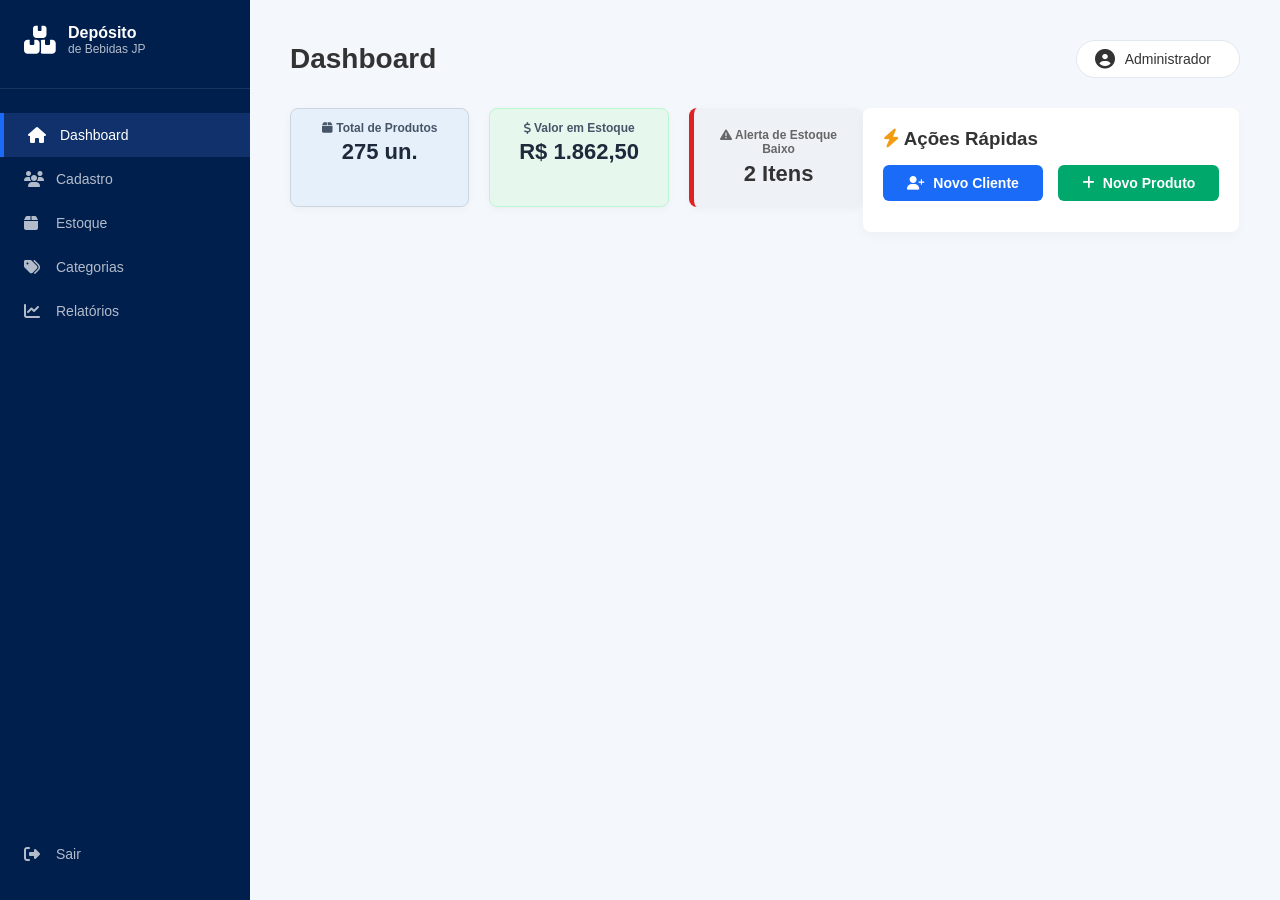
==== commit 1f0fa9ad: "organizando o cabeçalho do estoque" ====
--- a/estoque/index.html
+++ b/estoque/index.html
@@ -19,8 +19,8 @@
             </div>
             <nav class="sidebar-menu">
                 <a class="menu-item active" href="index.html"><i class="fa-solid fa-house"></i> Dashboard</a>
-                <a class="menu-item" href="clientes.html"><i class="fa-solid fa-users"></i> Clientes (Cadastro)</a>
-                <a class="menu-item" href="estoque.html"><i class="fa-solid fa-box"></i> Estoque (Lista)</a>
+                <a class="menu-item" href="clientes.html"><i class="fa-solid fa-users"></i> Cadastro</a>
+                <a class="menu-item" href="estoque.html"><i class="fa-solid fa-box"></i> Estoque</a>
                 <a class="menu-item" href="categorias.html"><i class="fa-solid fa-tags"></i> Categorias</a>
                 <a class="menu-item" href="relatorios.html"><i class="fa-solid fa-chart-line"></i> Relatórios</a>
                 <a class="menu-item logout" onclick="handleLogout()"><i class="fa-solid fa-right-from-bracket"></i> Sair</a>
